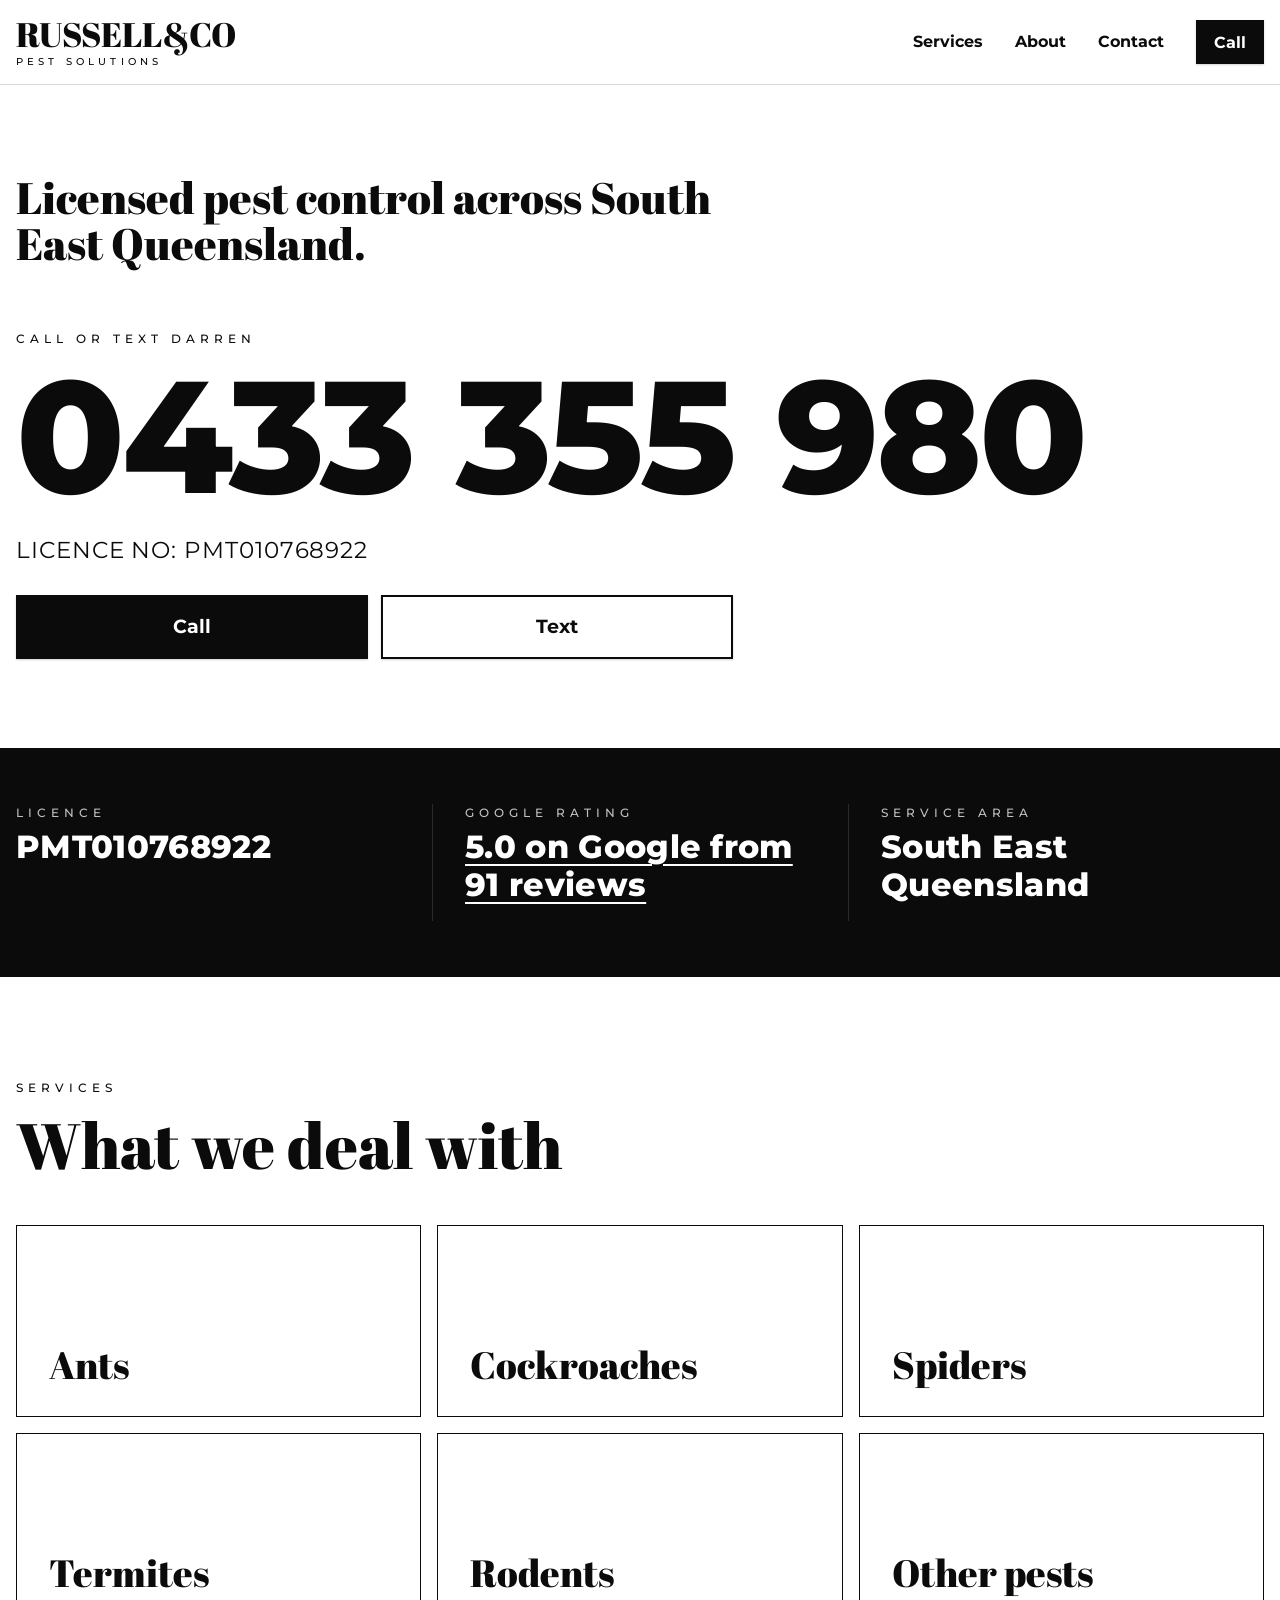
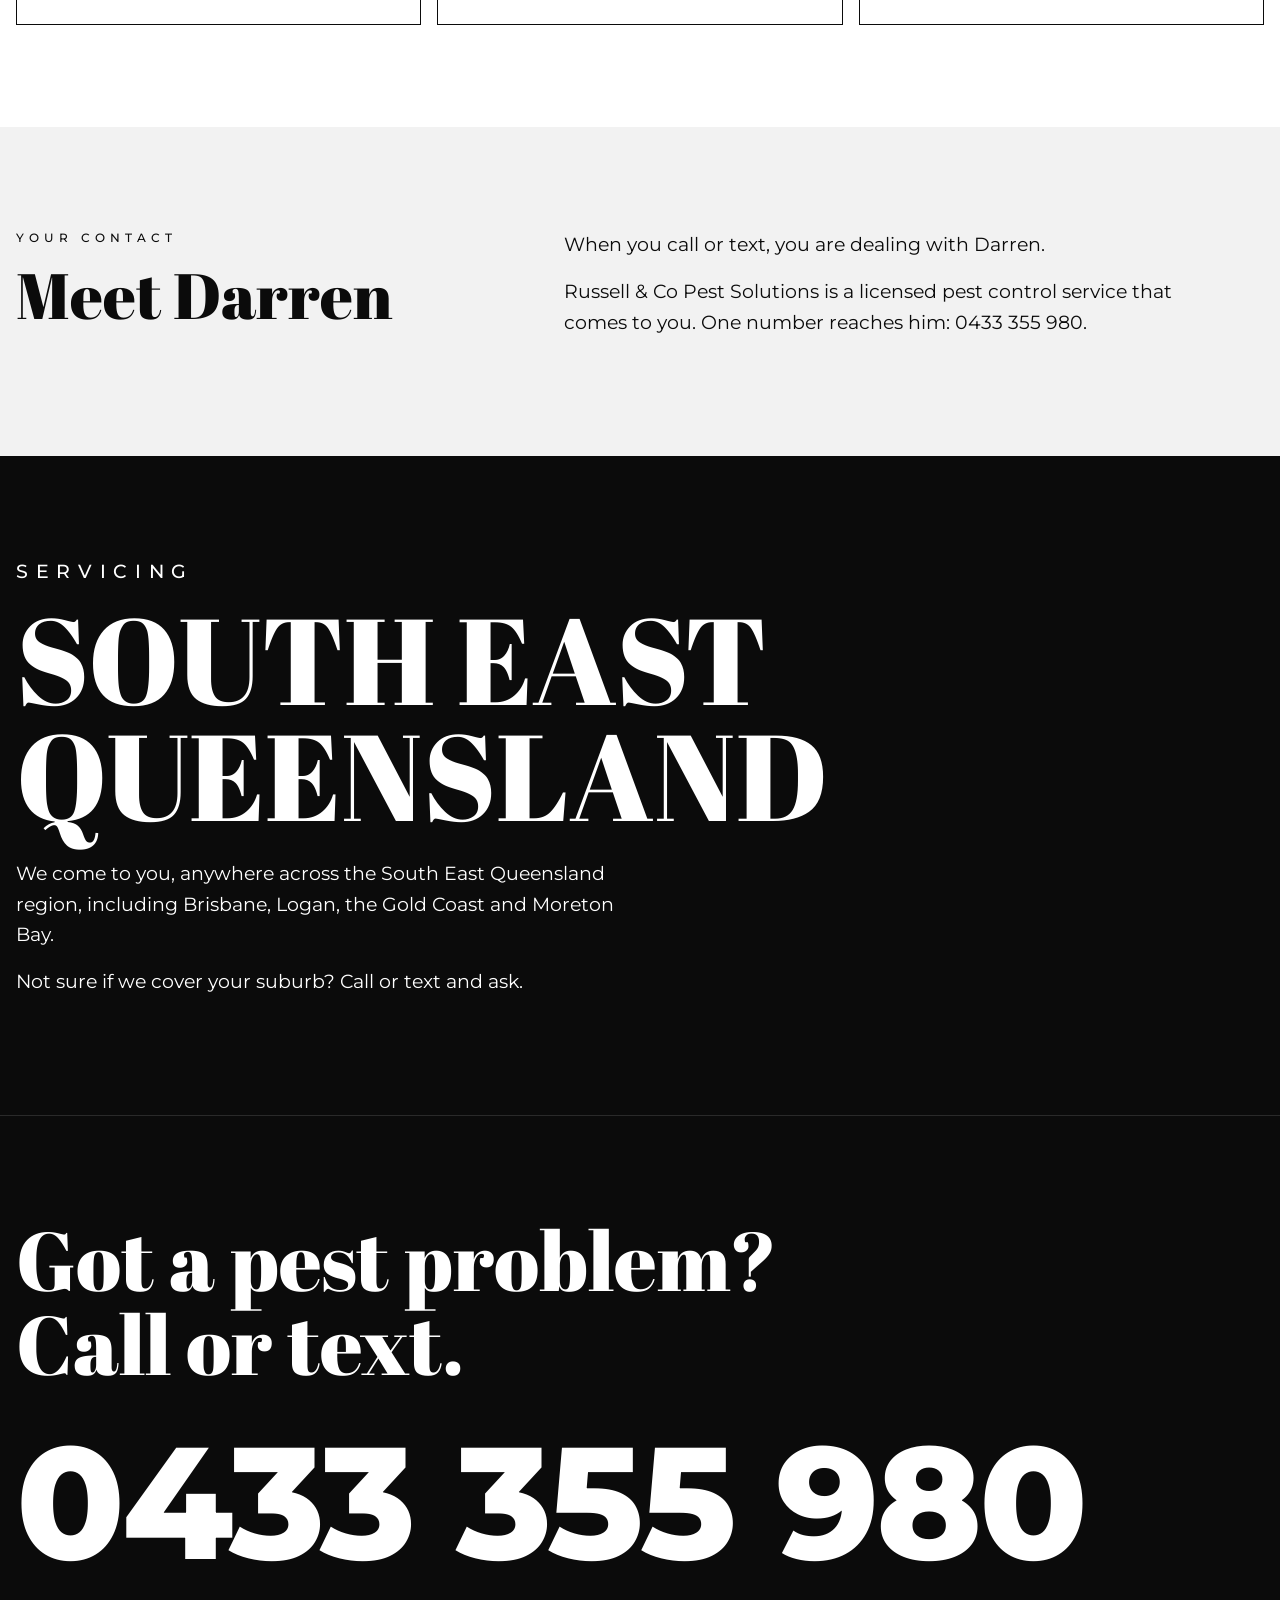
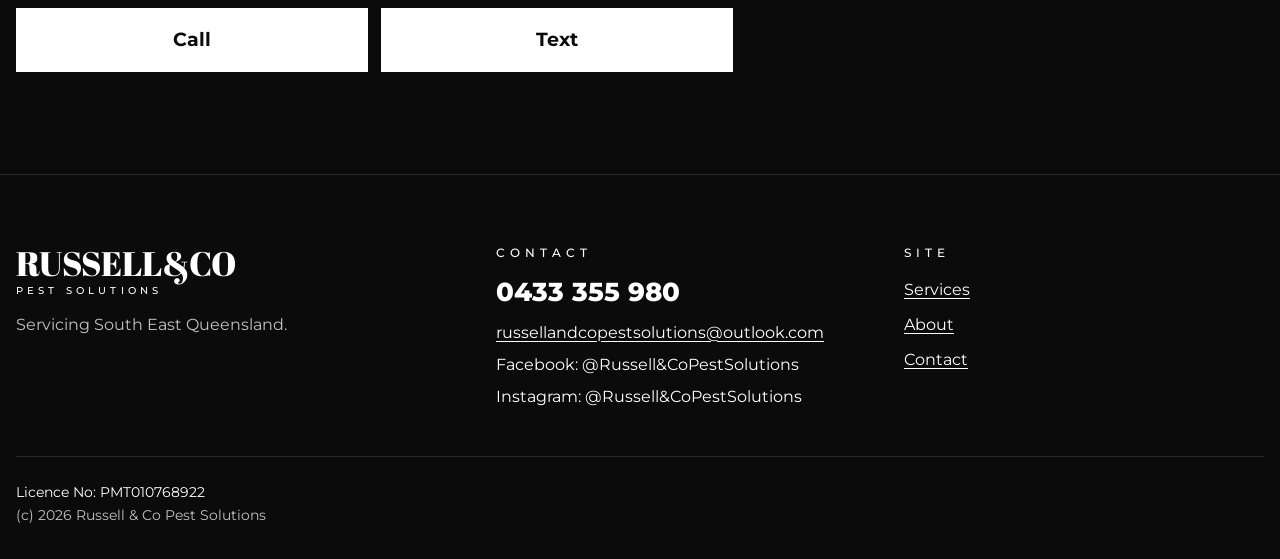
==== index.html @ 946ad340 "Build Russell & Co Pest Solutions website Four-page static site: phone number poster hero, services," ====
<!DOCTYPE html>
<html lang="en-AU">
<head>
<meta charset="utf-8">
<meta name="viewport" content="width=device-width, initial-scale=1">
<title>Licensed Pest Control | Russell &amp; Co Pest Solutions</title>
<meta name="description" content="Licensed pest control across South East Queensland. Call or text Darren on 0433 355 980. Licence No: PMT010768922.">
<meta property="og:title" content="Licensed Pest Control | Russell &amp; Co Pest Solutions">
<meta property="og:description" content="Licensed pest control across South East Queensland. Call or text Darren on 0433 355 980. Licence No: PMT010768922.">
<meta property="og:type" content="website">
<meta property="og:image" content="images/og-image.png">
<meta name="twitter:card" content="summary_large_image">
<link rel="icon" href="images/favicon.svg" type="image/svg+xml">
<link rel="icon" href="images/favicon-32.png" sizes="32x32" type="image/png">
<link rel="apple-touch-icon" href="images/apple-touch-icon.png">
<link rel="preconnect" href="https://fonts.googleapis.com">
<link rel="preconnect" href="https://fonts.gstatic.com" crossorigin>
<link href="https://fonts.googleapis.com/css2?family=Abril+Fatface&amp;family=Montserrat:wght@400;500;700;800&amp;display=swap" rel="stylesheet">
<link rel="stylesheet" href="styles.css">
<script src="main.js" defer></script>
<script type="application/ld+json">
{
  "@context": "https://schema.org",
  "@type": "PestControlService",
  "name": "Russell & Co Pest Solutions",
  "telephone": "+61433355980",
  "email": "russellandcopestsolutions@outlook.com",
  "areaServed": {
    "@type": "AdministrativeArea",
    "name": "South East Queensland"
  },
  "identifier": {
    "@type": "PropertyValue",
    "name": "Licence number",
    "value": "PMT010768922"
  }
}
</script>
</head>
<body class="has-callbar">
<a class="skip-link" href="#main">Skip to content</a>
<header class="site-header">
<div class="container header-inner">
<!-- FALLBACK WORDMARK: replace with real logo -->
<a class="brand" href="index.html" aria-label="Russell &amp; Co Pest Solutions, home">
<span class="brand-name" aria-hidden="true">RUSSELL&amp;CO</span>
<span class="brand-sub" aria-hidden="true">Pest Solutions</span>
</a>
<a class="btn header-call" href="tel:+61433355980">Call</a>
<button class="nav-toggle" type="button" aria-expanded="false" aria-controls="site-nav">Menu</button>
<nav class="site-nav" id="site-nav" aria-label="Main">
<ul>
<li><a href="services.html">Services</a></li>
<li><a href="about.html">About</a></li>
<li><a href="contact.html">Contact</a></li>
</ul>
</nav>
</div>
</header>
<main id="main">
<section class="hero" data-callbar-trigger>
<div class="container">
<h1>Licensed pest control across South East Queensland.</h1>
<p class="eyebrow">Call or text Darren</p>
<a class="poster" href="tel:+61433355980" aria-label="Call 0433 355 980">0433 355 980</a>
<p class="licence-line">LICENCE NO: PMT010768922</p>
<div class="btn-row"><a class="btn btn-lg" href="tel:+61433355980">Call</a><a class="btn btn-lg btn-ghost" href="sms:+61433355980">Text</a></div>
</div>
</section>

<section class="creds dark" aria-label="Credentials">
<div class="container">
<ul>
<li><p class="eyebrow">Licence</p><p class="creds-value">PMT010768922</p></li>
<li><p class="eyebrow">Google rating</p>
<!-- VERIFY RATING AT LAUNCH -->
<p class="creds-value"><a href="https://www.google.com/maps/search/?api=1&amp;query=Russell+%26+Co+Pest+Solutions" target="_blank" rel="noopener">5.0 on Google from 91 reviews</a></p></li>
<li><p class="eyebrow">Service area</p><p class="creds-value">South East Queensland</p></li>
</ul>
</div>
</section>

<section class="section reveal" aria-labelledby="deal-h">
<div class="container">
<div class="section-head"><p class="eyebrow">Services</p><h2 id="deal-h">What we deal with</h2></div>
<ul class="tiles">
<li><a class="tile" href="services.html#ants">Ants</a></li>
<li><a class="tile" href="services.html#cockroaches">Cockroaches</a></li>
<li><a class="tile" href="services.html#spiders">Spiders</a></li>
<li><a class="tile" href="services.html#termites">Termites</a></li>
<li><a class="tile" href="services.html#rodents">Rodents</a></li>
<li><a class="tile" href="services.html#other">Other pests</a></li>
</ul>
</div>
</section>

<section class="section bg-fog reveal" aria-labelledby="darren-h">
<div class="container split">
<div><p class="eyebrow">Your contact</p><h2 id="darren-h">Meet Darren</h2></div>
<div class="prose">
<p>When you call or text, you are dealing with Darren.</p>
<p>Russell &amp; Co Pest Solutions is a licensed pest control service that comes to you. One number reaches him: 0433 355 980.</p>
</div>
</div>
</section>

<section class="section area dark reveal" aria-labelledby="area-h">
<div class="container">
<p class="eyebrow">Servicing</p>
<h2 id="area-h">South East Queensland</h2>
<p>We come to you, anywhere across the South East Queensland region, including Brisbane, Logan, the Gold Coast and Moreton Bay.</p>
<p>Not sure if we cover your suburb? Call or text and ask.</p>
</div>
</section>

<section class="section callband dark reveal" aria-labelledby="call-h">
<div class="container">
<h2 id="call-h">Got a pest problem? Call or text.</h2>
<a class="poster" href="tel:+61433355980" aria-label="Call 0433 355 980">0433 355 980</a>
<div class="btn-row"><a class="btn btn-lg" href="tel:+61433355980">Call</a><a class="btn btn-lg" href="sms:+61433355980">Text</a></div>
</div>
</section>
</main>
<footer class="site-footer dark">
<div class="container">
<div class="footer-grid">
<div>
<!-- FALLBACK WORDMARK: replace with real logo -->
<a class="brand" href="index.html" aria-label="Russell &amp; Co Pest Solutions, home">
<span class="brand-name" aria-hidden="true">RUSSELL&amp;CO</span>
<span class="brand-sub" aria-hidden="true">Pest Solutions</span>
</a>
<p class="muted footer-tag">Servicing South East Queensland.</p>
</div>
<div>
<h2>Contact</h2>
<p><a class="footer-phone" href="tel:+61433355980">0433 355 980</a></p>
<p><a href="mailto:russellandcopestsolutions@outlook.com">russellandcopestsolutions@outlook.com</a></p>
<p>Facebook: @Russell&amp;CoPestSolutions</p>
<p>Instagram: @Russell&amp;CoPestSolutions</p>
</div>
<div>
<h2>Site</h2>
<ul class="footer-links">
<li><a href="services.html">Services</a></li>
<li><a href="about.html">About</a></li>
<li><a href="contact.html">Contact</a></li>
</ul>
</div>
</div>
<div class="footer-base">
<p>Licence No: PMT010768922</p>
<p class="muted">(c) 2026 Russell &amp; Co Pest Solutions</p>
</div>
</div>
</footer>
<div class="callbar" id="callbar">
<a class="btn" href="tel:+61433355980">Call</a>
<a class="btn" href="sms:+61433355980">Text</a>
</div>
</body>
</html>
---- styles.css ----
/* Russell & Co Pest Solutions. Monochrome, type-led, call-first. */

:root {
  --ink: #0B0B0B;
  --paper: #FFFFFF;
  --fog: #F2F2F2;
  --graphite: #2A2A2A;
  --ash: #6B6B6B;
  --rule: #D9D9D9;

  --font-display: "Abril Fatface", "Playfair Display", Georgia, serif;
  --font-body: "Montserrat", system-ui, -apple-system, "Segoe UI", Roboto, Arial, sans-serif;

  --gutter: 1rem;
  --maxw: 1400px;
  --section-y: clamp(3.5rem, 8vw, 7rem);
}

*, *::before, *::after { box-sizing: border-box; }

html {
  -webkit-text-size-adjust: 100%;
  text-size-adjust: 100%;
}

@media (prefers-reduced-motion: no-preference) {
  html { scroll-behavior: smooth; }
}

body {
  margin: 0;
  background: var(--paper);
  color: var(--ink);
  font-family: var(--font-body);
  font-size: 1rem;
  line-height: 1.6;
  overflow-x: hidden;
}

img { max-width: 100%; height: auto; }

a { color: inherit; text-underline-offset: 0.2em; }

h1, h2, h3 {
  margin: 0;
  font-family: var(--font-display);
  font-weight: 400;
  line-height: 1;
}

p { margin: 0 0 1rem; }

:focus-visible {
  outline: 3px solid var(--ink);
  outline-offset: 3px;
}

.dark :focus-visible,
.callbar :focus-visible {
  outline-color: var(--paper);
}

.skip-link {
  position: absolute;
  left: var(--gutter);
  top: -4rem;
  z-index: 100;
  padding: 0.8rem 1.2rem;
  background: var(--ink);
  color: var(--paper);
  font-weight: 700;
}
.skip-link:focus { top: var(--gutter); outline-color: var(--paper); }

.container {
  width: min(100% - 2 * var(--gutter), var(--maxw));
  margin-inline: auto;
}

.section { padding-block: var(--section-y); }
.bg-fog { background: var(--fog); }
.dark { background: var(--ink); color: var(--paper); }

.eyebrow {
  margin: 0 0 1rem;
  font-family: var(--font-body);
  font-weight: 500;
  font-size: 0.78rem;
  line-height: 1.4;
  text-transform: uppercase;
  letter-spacing: 0.4em;
}

.muted { color: var(--ash); }
.dark .muted { color: rgba(255, 255, 255, 0.75); }

h2 { font-size: clamp(2rem, 5vw, 4rem); }

.lead {
  max-width: 40rem;
  font-size: clamp(1.05rem, 1.6vw, 1.3rem);
  line-height: 1.55;
}

/* Buttons */

.btn {
  display: inline-flex;
  align-items: center;
  justify-content: center;
  min-height: 52px;
  min-width: 44px;
  padding: 0.8rem 1.6rem;
  border: 2px solid var(--ink);
  background: var(--ink);
  color: var(--paper);
  font-family: var(--font-body);
  font-weight: 700;
  font-size: 1rem;
  line-height: 1.2;
  text-decoration: none;
  box-shadow: 0 1px 2px rgba(0, 0, 0, 0.18);
  transition: background-color 0.15s, color 0.15s;
  cursor: pointer;
}
.btn:hover { background: var(--paper); color: var(--ink); }

.btn-ghost { background: var(--paper); color: var(--ink); }
.btn-ghost:hover { background: var(--ink); color: var(--paper); }

.btn-lg {
  flex: 1 1 10rem;
  max-width: 22rem;
  min-height: 64px;
  font-size: 1.2rem;
}

.dark .btn { background: var(--paper); border-color: var(--paper); color: var(--ink); box-shadow: none; }
.dark .btn:hover { background: var(--ink); color: var(--paper); }

.btn-row {
  display: flex;
  flex-wrap: wrap;
  gap: 0.8rem;
  margin-top: 1.6rem;
}

/* Header */

.site-header {
  border-bottom: 1px solid var(--rule);
  background: var(--paper);
}

.header-inner {
  display: flex;
  flex-wrap: wrap;
  align-items: center;
  gap: 0.5rem;
  padding-block: 0.9rem;
}

.brand {
  display: inline-flex;
  flex-direction: column;
  margin-right: auto;
  color: var(--ink);
  text-decoration: none;
  line-height: 1;
}
.brand-name {
  font-family: var(--font-display);
  font-size: clamp(1.3rem, 5vw, 2.1rem);
  white-space: nowrap;
}
.brand-sub {
  margin-top: 0.35rem;
  font-family: var(--font-body);
  font-weight: 500;
  font-size: 0.62rem;
  text-transform: uppercase;
  letter-spacing: 0.42em;
  white-space: nowrap;
}
.dark .brand { color: var(--paper); }

.header-call { min-height: 44px; padding: 0.5rem 1rem; }

.nav-toggle {
  display: none;
  min-height: 44px;
  min-width: 44px;
  padding: 0.5rem 0.8rem;
  border: 2px solid var(--ink);
  background: var(--paper);
  color: var(--ink);
  font-family: var(--font-body);
  font-weight: 700;
  font-size: 1rem;
  cursor: pointer;
}
.js .nav-toggle { display: inline-flex; align-items: center; }
.nav-toggle[aria-expanded="true"] { background: var(--ink); color: var(--paper); }

.site-nav { flex-basis: 100%; order: 3; }
.js .site-nav { display: none; }
.js .site-nav.is-open { display: block; }

.site-nav ul {
  display: flex;
  flex-direction: column;
  margin: 0;
  padding: 0;
  list-style: none;
}
.site-nav a {
  display: block;
  padding: 0.85rem 0;
  border-top: 1px solid var(--rule);
  font-weight: 700;
  text-decoration: none;
}
.site-nav a[aria-current="page"] { text-decoration: underline; text-decoration-thickness: 3px; text-underline-offset: 0.3em; }

@media (min-width: 768px) {
  .header-inner { flex-wrap: nowrap; gap: 2rem; padding-block: 1.1rem; }
  .header-call { order: 2; }
  .js .nav-toggle { display: none; }
  .site-nav,
  .js .site-nav { display: block; flex-basis: auto; order: 1; margin-left: auto; }
  .site-nav ul { flex-direction: row; gap: 2rem; }
  .site-nav a { padding: 0.5rem 0; border-top: 0; }
}

/* Hero: the phone number as a poster */

.hero { padding-block: clamp(2.5rem, 7vw, 6rem) clamp(3rem, 7vw, 6rem); }

.hero h1 {
  max-width: 44rem;
  font-size: clamp(1.7rem, 3.4vw, 2.8rem);
  line-height: 1.05;
}

.hero .eyebrow { margin-top: clamp(2rem, 5vw, 4rem); margin-bottom: 0.6rem; }

.poster {
  display: block;
  font-family: var(--font-body);
  font-weight: 800;
  font-size: clamp(2.2rem, 12.4vw, 10.5rem);
  line-height: 1;
  letter-spacing: -0.02em;
  white-space: nowrap;
  color: var(--ink);
  text-decoration: none;
}
.poster:hover { text-decoration: underline; text-decoration-thickness: 0.06em; text-underline-offset: 0.12em; }
.dark .poster { color: var(--paper); }

.licence-line {
  margin: 1rem 0 0;
  font-size: clamp(1rem, 1.8vw, 1.5rem);
  font-weight: 400;
  letter-spacing: 0.04em;
}

/* Credentials strip */

.creds { padding-block: clamp(2rem, 5vw, 3.5rem); }
.creds ul {
  display: grid;
  gap: 1.6rem;
  margin: 0;
  padding: 0;
  list-style: none;
}
.creds .eyebrow { margin-bottom: 0.4rem; color: rgba(255, 255, 255, 0.75); }
.creds-value {
  font-weight: 800;
  font-size: clamp(1.3rem, 2.6vw, 2rem);
  line-height: 1.2;
  letter-spacing: 0.01em;
  overflow-wrap: anywhere;
}
.creds a { color: var(--paper); text-decoration-thickness: 2px; }

@media (min-width: 768px) {
  .creds ul { grid-template-columns: repeat(3, 1fr); gap: 0; }
  .creds li { padding-inline: 2rem; border-left: 1px solid var(--graphite); }
  .creds li:first-child { padding-left: 0; border-left: 0; }
  .creds li:last-child { padding-right: 0; }
}

/* Tiles */

.section-head { margin-bottom: clamp(1.8rem, 4vw, 3rem); }

.tiles {
  display: grid;
  grid-template-columns: repeat(2, 1fr);
  gap: 0.75rem;
  margin: 0;
  padding: 0;
  list-style: none;
}
.tile {
  display: flex;
  align-items: flex-end;
  height: 100%;
  min-height: 8.5rem;
  padding: clamp(1.1rem, 3vw, 2rem);
  border: 1px solid var(--ink);
  background: var(--paper);
  color: var(--ink);
  font-family: var(--font-display);
  font-size: clamp(1.4rem, 3.4vw, 2.4rem);
  line-height: 1;
  text-decoration: none;
  transition: background-color 0.15s, color 0.15s;
}
.tile:hover { background: var(--ink); color: var(--paper); }
.tile:focus-visible:hover { outline-color: var(--ink); }

@media (min-width: 768px) {
  .tiles { grid-template-columns: repeat(3, 1fr); gap: 1rem; }
  .tile { min-height: 12rem; }
}

/* Two column text blocks */

.split { display: grid; gap: 1.2rem; }
@media (min-width: 768px) {
  .split { grid-template-columns: 1fr 1.4fr; gap: 3rem; align-items: start; }
}

.prose { max-width: 38rem; font-size: clamp(1.05rem, 1.5vw, 1.2rem); }

/* Service area block */

.area h2 {
  margin-bottom: 1.6rem;
  font-size: clamp(2.4rem, 9.5vw, 8.5rem);
  line-height: 0.95;
  text-transform: uppercase;
}
.area p { max-width: 38rem; font-size: clamp(1.05rem, 1.5vw, 1.2rem); }

/* Closing call band */

.callband { border-top: 1px solid var(--graphite); }
.callband h2 { max-width: 16ch; font-size: clamp(2.2rem, 6.5vw, 5.5rem); }
.callband .poster { margin-top: clamp(1.5rem, 3vw, 2.5rem); }

/* Page head (inner pages) */

.page-head { padding-block: clamp(2.5rem, 7vw, 5.5rem) clamp(2rem, 5vw, 3.5rem); }
.page-head h1 { margin-bottom: 1.4rem; font-size: clamp(2.6rem, 8vw, 6.5rem); line-height: 0.98; }

/* Services */

.svc { padding-block: clamp(2.8rem, 6vw, 5rem); scroll-margin-top: 1rem; }
.svc h2 { font-size: clamp(2.2rem, 5vw, 4rem); }
.svc p { max-width: 38rem; font-size: clamp(1.05rem, 1.4vw, 1.15rem); }
.svc:focus { outline: none; }

/* About */

.licence-number {
  margin: 0 0 1.5rem;
  font-weight: 800;
  font-size: clamp(1.8rem, 8.8vw, 7rem);
  line-height: 1;
  letter-spacing: 0.02em;
}
.rating-line {
  margin: 0 0 0.4rem;
  font-weight: 800;
  font-size: clamp(1.6rem, 4vw, 3rem);
  line-height: 1.1;
}

/* Contact rows */

.rows { margin: 0; padding: 0; list-style: none; border-bottom: 1px solid var(--ink); }
.row {
  display: grid;
  gap: 0.3rem;
  min-height: 44px;
  padding: clamp(1.2rem, 3vw, 2rem) var(--gutter);
  border-top: 1px solid var(--ink);
  color: var(--ink);
  text-decoration: none;
  transition: background-color 0.15s, color 0.15s;
}
.row:hover { background: var(--ink); color: var(--paper); }
.row:focus-visible:hover { outline-color: var(--ink); }
.row .eyebrow { margin: 0; }
.row-value {
  font-weight: 800;
  font-size: clamp(1.35rem, 6vw, 3.4rem);
  line-height: 1.1;
  overflow-wrap: anywhere;
}
@media (min-width: 768px) {
  .row { grid-template-columns: 12rem 1fr; align-items: center; padding-inline: 1.5rem; }
}

.socials { margin: 0; padding: 0; list-style: none; font-size: clamp(1.05rem, 1.6vw, 1.3rem); }
.socials li { padding-block: 0.4rem; overflow-wrap: anywhere; }
.socials strong { font-weight: 800; }

/* Footer */

.site-footer {
  padding-block: clamp(2.5rem, 6vw, 4.5rem) 2rem;
  border-top: 1px solid var(--graphite);
}
.footer-grid { display: grid; gap: 2rem; }
.footer-grid h2 {
  margin-bottom: 0.8rem;
  font-family: var(--font-body);
  font-size: 0.78rem;
  font-weight: 500;
  text-transform: uppercase;
  letter-spacing: 0.4em;
}
.footer-grid p { margin-bottom: 0.4rem; }
.footer-grid a { overflow-wrap: anywhere; }
.footer-phone { font-weight: 800; font-size: 1.6rem; text-decoration: none; }
.footer-phone:hover { text-decoration: underline; }
.footer-links { margin: 0; padding: 0; list-style: none; }
.footer-links a { display: inline-block; padding-block: 0.3rem; }
.footer-base {
  margin-top: 2.5rem;
  padding-top: 1.5rem;
  border-top: 1px solid var(--graphite);
  font-size: 0.9rem;
}
.footer-base p { margin: 0; }

@media (min-width: 768px) {
  .footer-grid { grid-template-columns: 1.2fr 1fr 1fr; gap: 3rem; }
}

/* Sticky mobile call bar */

.callbar { display: none; }

@media (max-width: 767.98px) {
  .callbar {
    position: fixed;
    left: 0;
    right: 0;
    bottom: 0;
    z-index: 50;
    display: flex;
    gap: 0.6rem;
    padding: 0.6rem var(--gutter) calc(0.6rem + env(safe-area-inset-bottom));
    background: var(--ink);
    border-top: 1px solid var(--graphite);
    transform: translateY(100%);
    visibility: hidden;
    transition: transform 0.2s, visibility 0.2s;
  }
  .callbar.is-visible { transform: none; visibility: visible; }
  .callbar .btn {
    flex: 1 1 0;
    min-height: 52px;
    background: var(--paper);
    border-color: var(--paper);
    color: var(--ink);
    box-shadow: none;
  }
  .callbar .btn + .btn { background: var(--ink); color: var(--paper); }
  .has-callbar .site-footer { padding-bottom: calc(6rem + env(safe-area-inset-bottom)); }
}

/* Scroll reveal. Hidden state only exists when JS adds the class. */

.reveal-ready .reveal {
  opacity: 0;
  transform: translateY(16px);
  transition: opacity 0.5s ease, transform 0.5s ease;
}
.reveal-ready .reveal.is-in { opacity: 1; transform: none; }

@media (prefers-reduced-motion: reduce) {
  *, *::before, *::after {
    animation: none !important;
    transition: none !important;
    scroll-behavior: auto !important;
  }
}

/* Utilities */

.visually-hidden {
  position: absolute;
  width: 1px;
  height: 1px;
  margin: -1px;
  padding: 0;
  overflow: hidden;
  clip: rect(0, 0, 0, 0);
  white-space: nowrap;
  border: 0;
}
.footer-tag { margin-top: 1rem; }
.rows-section { padding-bottom: clamp(3rem, 7vw, 6rem); }
.dark .prose { color: var(--paper); }
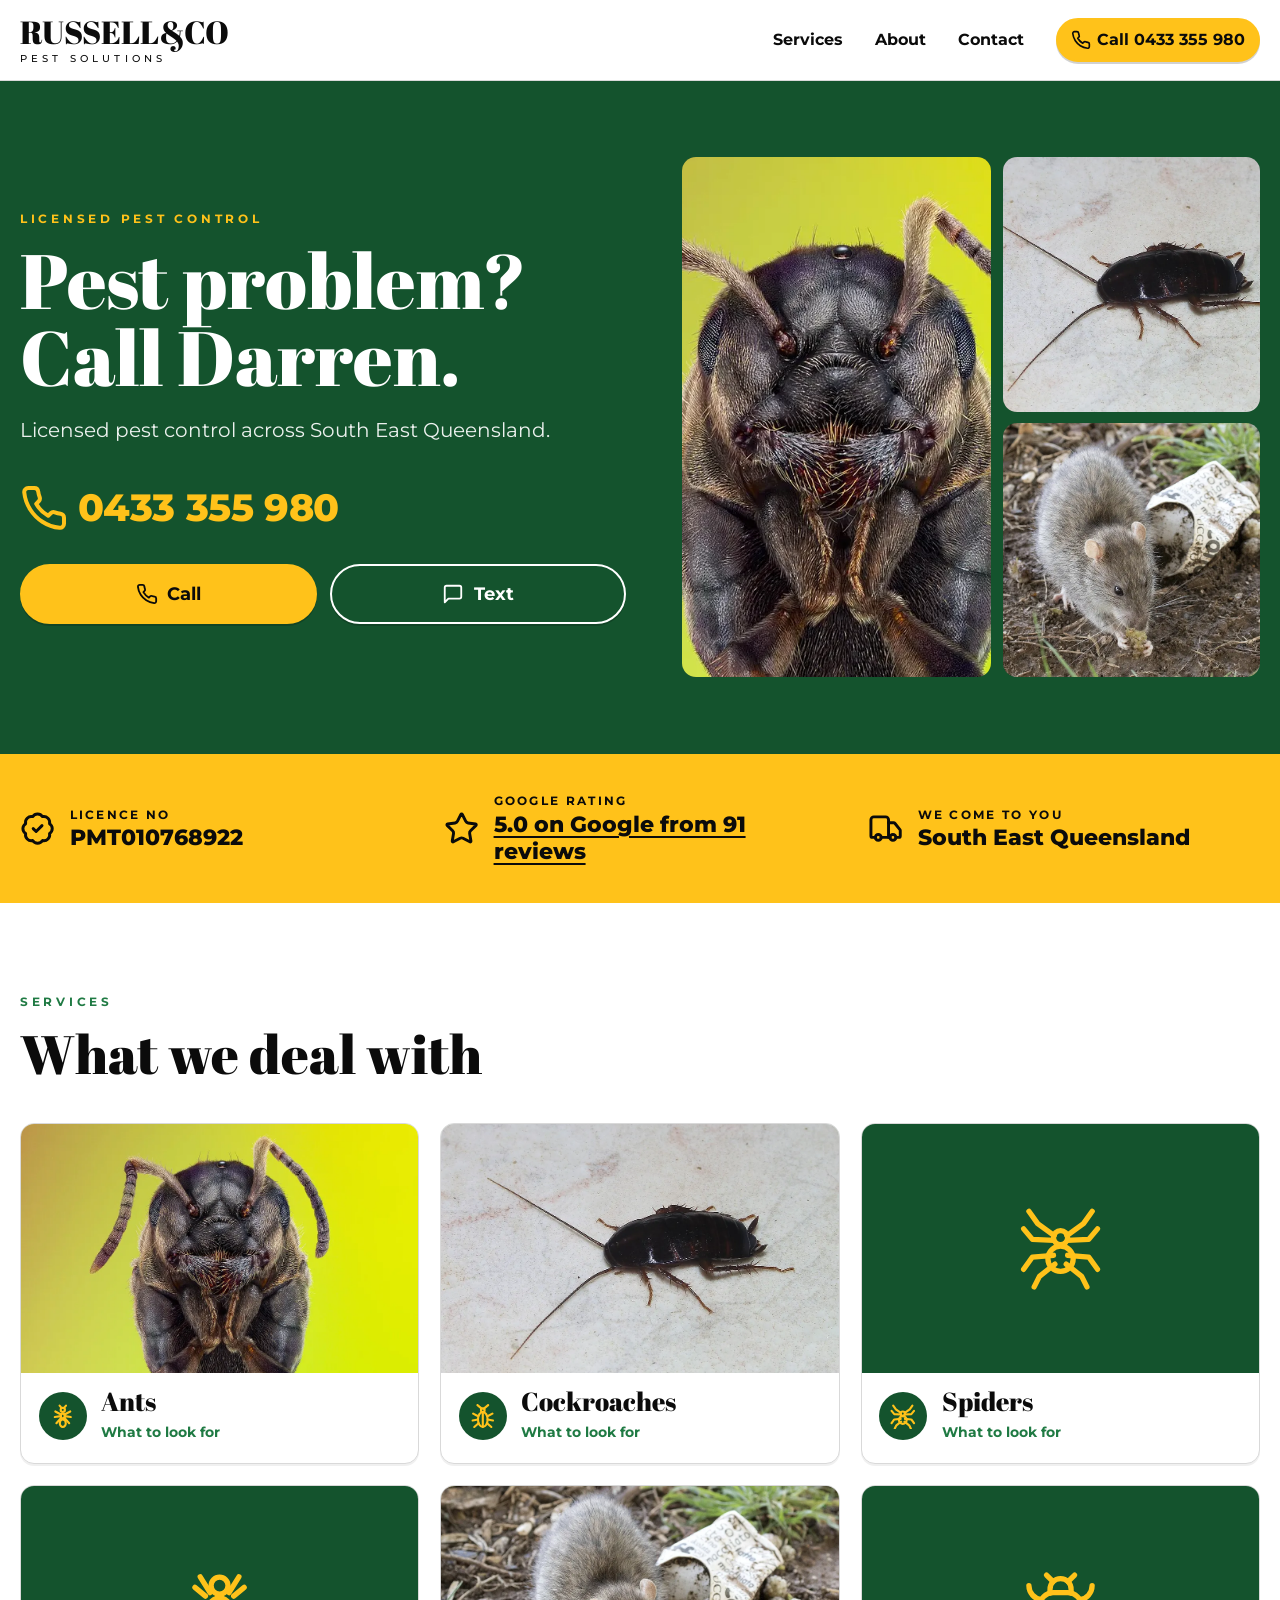
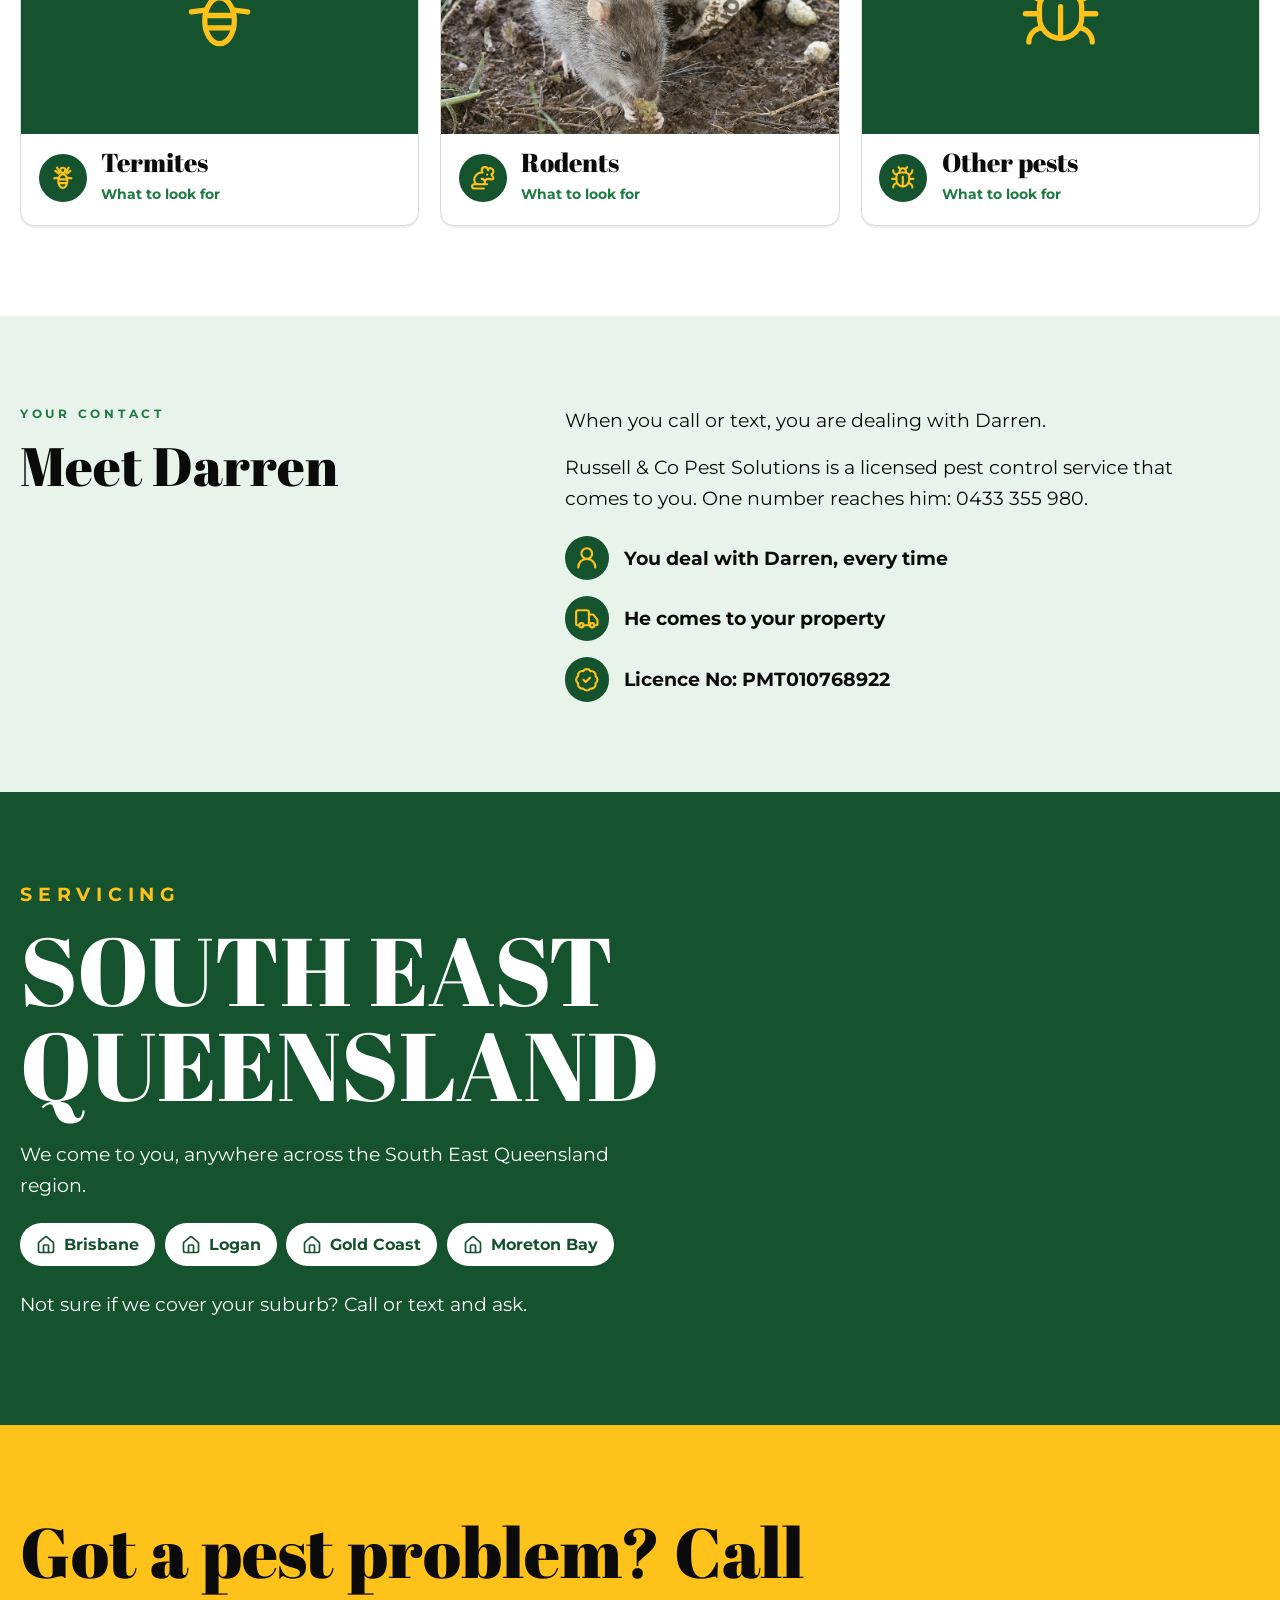
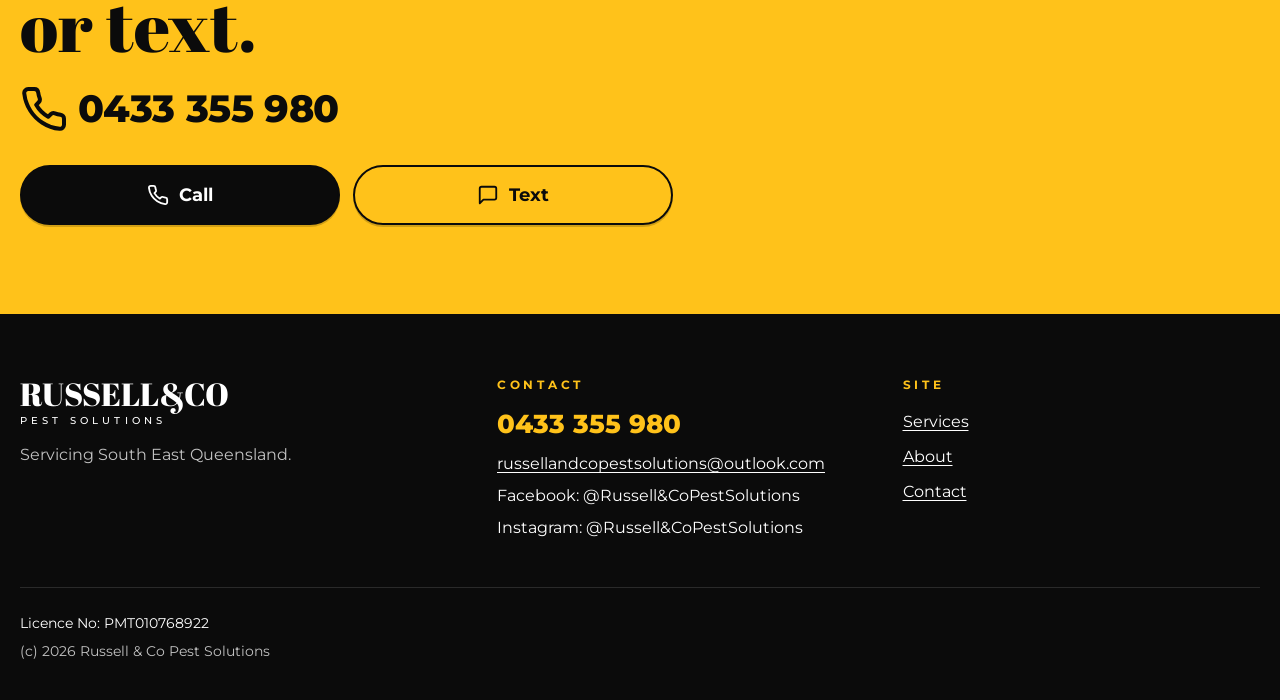
==== commit 95112e7d: "Redesign: green and amber palette, pest photos, icons, normal-size phone number Photos from Wikimedi" ====
--- a/index.html
+++ b/index.html
@@ -5,6 +5,7 @@
 <meta name="viewport" content="width=device-width, initial-scale=1">
 <title>Licensed Pest Control | Russell &amp; Co Pest Solutions</title>
 <meta name="description" content="Licensed pest control across South East Queensland. Call or text Darren on 0433 355 980. Licence No: PMT010768922.">
+<meta name="theme-color" content="#14532D">
 <meta property="og:title" content="Licensed Pest Control | Russell &amp; Co Pest Solutions">
 <meta property="og:description" content="Licensed pest control across South East Queensland. Call or text Darren on 0433 355 980. Licence No: PMT010768922.">
 <meta property="og:type" content="website">
@@ -38,6 +39,25 @@
 </script>
 </head>
 <body class="has-callbar">
+<svg class="visually-hidden" xmlns="http://www.w3.org/2000/svg" aria-hidden="true" focusable="false" width="0" height="0">
+<symbol id="i-phone" viewBox="0 0 24 24"><path d="M22 16.92v3a2 2 0 0 1-2.18 2 19.79 19.79 0 0 1-8.63-3.07 19.5 19.5 0 0 1-6-6 19.79 19.79 0 0 1-3.07-8.67A2 2 0 0 1 4.11 2h3a2 2 0 0 1 2 1.72 12.84 12.84 0 0 0 .7 2.81 2 2 0 0 1-.45 2.11L8.09 9.91a16 16 0 0 0 6 6l1.27-1.27a2 2 0 0 1 2.11-.45 12.84 12.84 0 0 0 2.81.7A2 2 0 0 1 22 16.92z" /></symbol>
+<symbol id="i-message-square" viewBox="0 0 24 24"><path d="M21 15a2 2 0 0 1-2 2H7l-4 4V5a2 2 0 0 1 2-2h14a2 2 0 0 1 2 2z" /></symbol>
+<symbol id="i-mail" viewBox="0 0 24 24"><rect width="20" height="16" x="2" y="4" rx="2" /> <path d="m22 7-8.97 5.7a1.94 1.94 0 0 1-2.06 0L2 7" /></symbol>
+<symbol id="i-star" viewBox="0 0 24 24"><path d="M11.525 2.295a.53.53 0 0 1 .95 0l2.31 4.679a2.123 2.123 0 0 0 1.595 1.16l5.166.756a.53.53 0 0 1 .294.904l-3.736 3.638a2.123 2.123 0 0 0-.611 1.878l.882 5.14a.53.53 0 0 1-.771.56l-4.618-2.428a2.122 2.122 0 0 0-1.973 0L6.396 21.01a.53.53 0 0 1-.77-.56l.881-5.139a2.122 2.122 0 0 0-.611-1.879L2.16 9.795a.53.53 0 0 1 .294-.906l5.165-.755a2.122 2.122 0 0 0 1.597-1.16z" /></symbol>
+<symbol id="i-badge-check" viewBox="0 0 24 24"><path d="M3.85 8.62a4 4 0 0 1 4.78-4.77 4 4 0 0 1 6.74 0 4 4 0 0 1 4.78 4.78 4 4 0 0 1 0 6.74 4 4 0 0 1-4.77 4.78 4 4 0 0 1-6.75 0 4 4 0 0 1-4.78-4.77 4 4 0 0 1 0-6.76Z" /> <path d="m9 12 2 2 4-4" /></symbol>
+<symbol id="i-house" viewBox="0 0 24 24"><path d="M15 21v-8a1 1 0 0 0-1-1h-4a1 1 0 0 0-1 1v8" /> <path d="M3 10a2 2 0 0 1 .709-1.528l7-5.999a2 2 0 0 1 2.582 0l7 5.999A2 2 0 0 1 21 10v9a2 2 0 0 1-2 2H5a2 2 0 0 1-2-2z" /></symbol>
+<symbol id="i-truck" viewBox="0 0 24 24"><path d="M14 18V6a2 2 0 0 0-2-2H4a2 2 0 0 0-2 2v11a1 1 0 0 0 1 1h2" /> <path d="M15 18H9" /> <path d="M19 18h2a1 1 0 0 0 1-1v-3.65a1 1 0 0 0-.22-.624l-3.48-4.35A1 1 0 0 0 17.52 8H14" /> <circle cx="17" cy="18" r="2" /> <circle cx="7" cy="18" r="2" /></symbol>
+<symbol id="i-user-round" viewBox="0 0 24 24"><circle cx="12" cy="8" r="5" /> <path d="M20 21a8 8 0 0 0-16 0" /></symbol>
+<symbol id="i-search" viewBox="0 0 24 24"><circle cx="11" cy="11" r="8" /> <path d="m21 21-4.3-4.3" /></symbol>
+<symbol id="i-rat" viewBox="0 0 24 24"><path d="M17 5c0-1.7-1.3-3-3-3s-3 1.3-3 3c0 .8.3 1.5.8 2H11c-3.9 0-7 3.1-7 7c0 2.2 1.8 4 4 4" /> <path d="M16.8 3.9c.3-.3.6-.5 1-.7 1.5-.6 3.3.1 3.9 1.6.6 1.5-.1 3.3-1.6 3.9l1.6 2.8c.2.3.2.7.2 1-.2.8-.9 1.2-1.7 1.1 0 0-1.6-.3-2.7-.6H17c-1.7 0-3 1.3-3 3" /> <path d="M13.2 18a3 3 0 0 0-2.2-5" /> <path d="M13 22H4a2 2 0 0 1 0-4h12" /> <path d="M16 9h.01" /></symbol>
+<symbol id="i-bug" viewBox="0 0 24 24"><path d="m8 2 1.88 1.88" /> <path d="M14.12 3.88 16 2" /> <path d="M9 7.13v-1a3.003 3.003 0 1 1 6 0v1" /> <path d="M12 20c-3.3 0-6-2.7-6-6v-3a4 4 0 0 1 4-4h4a4 4 0 0 1 4 4v3c0 3.3-2.7 6-6 6" /> <path d="M12 20v-9" /> <path d="M6.53 9C4.6 8.8 3 7.1 3 5" /> <path d="M6 13H2" /> <path d="M3 21c0-2.1 1.7-3.9 3.8-4" /> <path d="M20.97 5c0 2.1-1.6 3.8-3.5 4" /> <path d="M22 13h-4" /> <path d="M17.2 17c2.1.1 3.8 1.9 3.8 4" /></symbol>
+<symbol id="i-spray-can" viewBox="0 0 24 24"><path d="M3 3h.01" /> <path d="M7 5h.01" /> <path d="M11 7h.01" /> <path d="M3 7h.01" /> <path d="M7 9h.01" /> <path d="M3 11h.01" /> <rect width="4" height="4" x="15" y="5" /> <path d="m19 9 2 2v10c0 .6-.4 1-1 1h-6c-.6 0-1-.4-1-1V11l2-2" /> <path d="m13 14 8-2" /> <path d="m13 19 8-2" /></symbol>
+<symbol id="i-check" viewBox="0 0 24 24"><path d="M20 6 9 17l-5-5" /></symbol>
+<symbol id="i-ant" viewBox="0 0 24 24"><circle cx="12" cy="5.5" r="2"/><ellipse cx="12" cy="11.2" rx="1.8" ry="2.2"/><ellipse cx="12" cy="18" rx="2.8" ry="3.6"/><path d="M10.3 9.8 5 7M10.2 11.4 4.5 12.2M10.4 13 6 18M13.7 9.8 19 7M13.8 11.4 19.5 12.2M13.6 13 18 18M11 3.9 9 1.5M13 3.9 15 1.5"/></symbol>
+<symbol id="i-spider" viewBox="0 0 24 24"><circle cx="12" cy="9" r="2"/><circle cx="12" cy="15" r="3.6"/><path d="M10.2 8.4 5.5 5 3 1.5M10.1 9.8 4 9.5 1.5 6.5M10 14 4 14.5 1.5 18M10.4 16.5 6 20 4.5 23M13.8 8.4 18.5 5 21 1.5M13.9 9.8 20 9.5 22.5 6.5M14 14 20 14.5 22.5 18M13.6 16.5 18 20 19.5 23"/></symbol>
+<symbol id="i-cockroach" viewBox="0 0 24 24"><ellipse cx="12" cy="14.5" rx="4.5" ry="7"/><circle cx="12" cy="5.8" r="1.7"/><path d="M12 8.5V21.5M7.6 11.5 3 9M7.5 14.5 2.5 15.5M8 18 4 21.5M16.4 11.5 21 9M16.5 14.5 21.5 15.5M16 18 20 21.5M11 4.3 7 1M13 4.3 17 1"/></symbol>
+<symbol id="i-termite" viewBox="0 0 24 24"><circle cx="12" cy="5" r="2.4"/><ellipse cx="12" cy="15" rx="4.2" ry="6.5"/><path d="M8 13.5H16M8.2 17H15.8M8 8 5 5.5M16 8 19 5.5M9.3 7 6.5 2.5M14.7 7 17.5 2.5M7.9 12 4 12.5M16.1 12 20 12.5"/></symbol>
+</svg>
 <a class="skip-link" href="#main">Skip to content</a>
 <header class="site-header">
 <div class="container header-inner">
@@ -46,7 +66,7 @@
 <span class="brand-name" aria-hidden="true">RUSSELL&amp;CO</span>
 <span class="brand-sub" aria-hidden="true">Pest Solutions</span>
 </a>
-<a class="btn header-call" href="tel:+61433355980">Call</a>
+<a class="btn btn-amber header-call" href="tel:+61433355980"><svg class="icon" aria-hidden="true" focusable="false"><use href="#i-phone"/></svg><span>Call <span class="num">0433 355 980</span></span></a>
 <button class="nav-toggle" type="button" aria-expanded="false" aria-controls="site-nav">Menu</button>
 <nav class="site-nav" id="site-nav" aria-label="Main">
 <ul>
@@ -58,24 +78,27 @@
 </div>
 </header>
 <main id="main">
-<section class="hero" data-callbar-trigger>
-<div class="container">
-<h1>Licensed pest control across South East Queensland.</h1>
-<p class="eyebrow">Call or text Darren</p>
-<a class="poster" href="tel:+61433355980" aria-label="Call 0433 355 980">0433 355 980</a>
-<p class="licence-line">LICENCE NO: PMT010768922</p>
-<div class="btn-row"><a class="btn btn-lg" href="tel:+61433355980">Call</a><a class="btn btn-lg btn-ghost" href="sms:+61433355980">Text</a></div>
-</div>
-</section>
-
-<section class="creds dark" aria-label="Credentials">
+<section class="hero dark" data-callbar-trigger>
+<div class="container hero-grid">
+<div>
+<p class="eyebrow">Licensed pest control</p>
+<h1>Pest problem? Call Darren.</h1>
+<p class="lead">Licensed pest control across South East Queensland.</p>
+<a class="hero-phone" href="tel:+61433355980" aria-label="Call 0433 355 980"><svg class="icon" aria-hidden="true" focusable="false"><use href="#i-phone"/></svg>0433 355 980</a>
+<div class="btn-row"><a class="btn btn-amber btn-lg" href="tel:+61433355980"><svg class="icon" aria-hidden="true" focusable="false"><use href="#i-phone"/></svg>Call</a><a class="btn btn-ghost btn-lg" href="sms:+61433355980"><svg class="icon" aria-hidden="true" focusable="false"><use href="#i-message-square"/></svg>Text</a></div>
+</div>
+<div class="hero-media"><figure><picture><source srcset="images/pest-ants.webp" type="image/webp"><img src="images/pest-ants.jpg" alt="Close-up photo of an ant, front on" width="1000" height="664"></picture></figure><figure><picture><source srcset="images/pest-cockroaches.webp" type="image/webp"><img src="images/pest-cockroaches.jpg" alt="Close-up photo of a cockroach on a surface" width="1000" height="667"></picture></figure><figure><picture><source srcset="images/pest-rodents.webp" type="image/webp"><img src="images/pest-rodents.jpg" alt="Photo of a brown rat" width="1000" height="717"></picture></figure></div>
+</div>
+</section>
+
+<section class="trust" aria-label="Credentials">
 <div class="container">
 <ul>
-<li><p class="eyebrow">Licence</p><p class="creds-value">PMT010768922</p></li>
-<li><p class="eyebrow">Google rating</p>
+<li><svg class="icon" aria-hidden="true" focusable="false"><use href="#i-badge-check"/></svg><span><span class="trust-label">Licence No</span><span class="trust-value">PMT010768922</span></span></li>
+<li><svg class="icon" aria-hidden="true" focusable="false"><use href="#i-star"/></svg><span><span class="trust-label">Google rating</span>
 <!-- VERIFY RATING AT LAUNCH -->
-<p class="creds-value"><a href="https://www.google.com/maps/search/?api=1&amp;query=Russell+%26+Co+Pest+Solutions" target="_blank" rel="noopener">5.0 on Google from 91 reviews</a></p></li>
-<li><p class="eyebrow">Service area</p><p class="creds-value">South East Queensland</p></li>
+<span class="trust-value"><a href="https://www.google.com/maps/search/?api=1&amp;query=Russell+%26+Co+Pest+Solutions" target="_blank" rel="noopener">5.0 on Google from 91 reviews</a></span></span></li>
+<li><svg class="icon" aria-hidden="true" focusable="false"><use href="#i-truck"/></svg><span><span class="trust-label">We come to you</span><span class="trust-value">South East Queensland</span></span></li>
 </ul>
 </div>
 </section>
@@ -83,23 +106,42 @@
 <section class="section reveal" aria-labelledby="deal-h">
 <div class="container">
 <div class="section-head"><p class="eyebrow">Services</p><h2 id="deal-h">What we deal with</h2></div>
-<ul class="tiles">
-<li><a class="tile" href="services.html#ants">Ants</a></li>
-<li><a class="tile" href="services.html#cockroaches">Cockroaches</a></li>
-<li><a class="tile" href="services.html#spiders">Spiders</a></li>
-<li><a class="tile" href="services.html#termites">Termites</a></li>
-<li><a class="tile" href="services.html#rodents">Rodents</a></li>
-<li><a class="tile" href="services.html#other">Other pests</a></li>
-</ul>
-</div>
-</section>
-
-<section class="section bg-fog reveal" aria-labelledby="darren-h">
+<ul class="cards">
+<li><a class="card" href="services.html#ants">
+<div class="card-img"><picture><source srcset="images/pest-ants.webp" type="image/webp"><img src="images/pest-ants.jpg" alt="Close-up photo of an ant, front on" width="1000" height="664" loading="lazy"></picture></div>
+<span class="card-body"><span class="card-icon"><svg class="icon" aria-hidden="true" focusable="false"><use href="#i-ant"/></svg></span><span><span class="card-name">Ants</span><span class="card-more">What to look for</span></span></span>
+</a></li>
+<li><a class="card" href="services.html#cockroaches">
+<div class="card-img"><picture><source srcset="images/pest-cockroaches.webp" type="image/webp"><img src="images/pest-cockroaches.jpg" alt="Close-up photo of a cockroach on a surface" width="1000" height="667" loading="lazy"></picture></div>
+<span class="card-body"><span class="card-icon"><svg class="icon" aria-hidden="true" focusable="false"><use href="#i-cockroach"/></svg></span><span><span class="card-name">Cockroaches</span><span class="card-more">What to look for</span></span></span>
+</a></li>
+<li><a class="card" href="services.html#spiders">
+<div class="card-img card-img--icon"><svg class="icon" aria-hidden="true" focusable="false"><use href="#i-spider"/></svg></div>
+<span class="card-body"><span class="card-icon"><svg class="icon" aria-hidden="true" focusable="false"><use href="#i-spider"/></svg></span><span><span class="card-name">Spiders</span><span class="card-more">What to look for</span></span></span>
+</a></li>
+<li><a class="card" href="services.html#termites">
+<div class="card-img card-img--icon"><svg class="icon" aria-hidden="true" focusable="false"><use href="#i-termite"/></svg></div>
+<span class="card-body"><span class="card-icon"><svg class="icon" aria-hidden="true" focusable="false"><use href="#i-termite"/></svg></span><span><span class="card-name">Termites</span><span class="card-more">What to look for</span></span></span>
+</a></li>
+<li><a class="card" href="services.html#rodents">
+<div class="card-img"><picture><source srcset="images/pest-rodents.webp" type="image/webp"><img src="images/pest-rodents.jpg" alt="Photo of a brown rat" width="1000" height="717" loading="lazy"></picture></div>
+<span class="card-body"><span class="card-icon"><svg class="icon" aria-hidden="true" focusable="false"><use href="#i-rat"/></svg></span><span><span class="card-name">Rodents</span><span class="card-more">What to look for</span></span></span>
+</a></li>
+<li><a class="card" href="services.html#other">
+<div class="card-img card-img--icon"><svg class="icon" aria-hidden="true" focusable="false"><use href="#i-bug"/></svg></div>
+<span class="card-body"><span class="card-icon"><svg class="icon" aria-hidden="true" focusable="false"><use href="#i-bug"/></svg></span><span><span class="card-name">Other pests</span><span class="card-more">What to look for</span></span></span>
+</a></li>
+</ul>
+</div>
+</section>
+
+<section class="section bg-mint reveal" aria-labelledby="darren-h">
 <div class="container split">
 <div><p class="eyebrow">Your contact</p><h2 id="darren-h">Meet Darren</h2></div>
 <div class="prose">
 <p>When you call or text, you are dealing with Darren.</p>
 <p>Russell &amp; Co Pest Solutions is a licensed pest control service that comes to you. One number reaches him: 0433 355 980.</p>
+<ul class="points"><li><span class="card-icon"><svg class="icon" aria-hidden="true" focusable="false"><use href="#i-user-round"/></svg></span>You deal with Darren, every time</li><li><span class="card-icon"><svg class="icon" aria-hidden="true" focusable="false"><use href="#i-truck"/></svg></span>He comes to your property</li><li><span class="card-icon"><svg class="icon" aria-hidden="true" focusable="false"><use href="#i-badge-check"/></svg></span>Licence No: PMT010768922</li></ul>
 </div>
 </div>
 </section>
@@ -108,25 +150,28 @@
 <div class="container">
 <p class="eyebrow">Servicing</p>
 <h2 id="area-h">South East Queensland</h2>
-<p>We come to you, anywhere across the South East Queensland region, including Brisbane, Logan, the Gold Coast and Moreton Bay.</p>
+<p>We come to you, anywhere across the South East Queensland region.</p>
+<ul class="chips" aria-label="Regions">
+<li><svg class="icon" aria-hidden="true" focusable="false"><use href="#i-house"/></svg>Brisbane</li><li><svg class="icon" aria-hidden="true" focusable="false"><use href="#i-house"/></svg>Logan</li><li><svg class="icon" aria-hidden="true" focusable="false"><use href="#i-house"/></svg>Gold Coast</li><li><svg class="icon" aria-hidden="true" focusable="false"><use href="#i-house"/></svg>Moreton Bay</li>
+</ul>
 <p>Not sure if we cover your suburb? Call or text and ask.</p>
 </div>
 </section>
 
-<section class="section callband dark reveal" aria-labelledby="call-h">
+<section class="section callband bg-amber reveal" aria-labelledby="call-h">
 <div class="container">
 <h2 id="call-h">Got a pest problem? Call or text.</h2>
-<a class="poster" href="tel:+61433355980" aria-label="Call 0433 355 980">0433 355 980</a>
-<div class="btn-row"><a class="btn btn-lg" href="tel:+61433355980">Call</a><a class="btn btn-lg" href="sms:+61433355980">Text</a></div>
+<a class="hero-phone" href="tel:+61433355980" aria-label="Call 0433 355 980"><svg class="icon" aria-hidden="true" focusable="false"><use href="#i-phone"/></svg>0433 355 980</a>
+<div class="btn-row"><a class="btn btn-amber btn-lg" href="tel:+61433355980"><svg class="icon" aria-hidden="true" focusable="false"><use href="#i-phone"/></svg>Call</a><a class="btn btn-ghost btn-lg" href="sms:+61433355980"><svg class="icon" aria-hidden="true" focusable="false"><use href="#i-message-square"/></svg>Text</a></div>
 </div>
 </section>
 </main>
-<footer class="site-footer dark">
+<footer class="site-footer">
 <div class="container">
 <div class="footer-grid">
 <div>
 <!-- FALLBACK WORDMARK: replace with real logo -->
-<a class="brand" href="index.html" aria-label="Russell &amp; Co Pest Solutions, home">
+<a class="brand on-dark" href="index.html" aria-label="Russell &amp; Co Pest Solutions, home">
 <span class="brand-name" aria-hidden="true">RUSSELL&amp;CO</span>
 <span class="brand-sub" aria-hidden="true">Pest Solutions</span>
 </a>
@@ -155,8 +200,8 @@
 </div>
 </footer>
 <div class="callbar" id="callbar">
-<a class="btn" href="tel:+61433355980">Call</a>
-<a class="btn" href="sms:+61433355980">Text</a>
+<a class="btn" href="tel:+61433355980"><svg class="icon" aria-hidden="true" focusable="false"><use href="#i-phone"/></svg>Call</a>
+<a class="btn" href="sms:+61433355980"><svg class="icon" aria-hidden="true" focusable="false"><use href="#i-message-square"/></svg>Text</a>
 </div>
 </body>
 </html>
--- a/styles.css
+++ b/styles.css
@@ -1,19 +1,27 @@
-/* Russell & Co Pest Solutions. Monochrome, type-led, call-first. */
+/* Russell & Co Pest Solutions. Green and amber, photo-led, call-first. */
 
 :root {
   --ink: #0B0B0B;
   --paper: #FFFFFF;
   --fog: #F2F2F2;
   --graphite: #2A2A2A;
-  --ash: #6B6B6B;
+  --ash: #5C5C5C;
   --rule: #D9D9D9;
+
+  --green: #14532D;
+  --green-deep: #0C3A1F;
+  --green-mid: #1F7A43;
+  --mint: #E8F3EB;
+  --amber: #FFC21A;
+  --amber-deep: #F2B000;
 
   --font-display: "Abril Fatface", "Playfair Display", Georgia, serif;
   --font-body: "Montserrat", system-ui, -apple-system, "Segoe UI", Roboto, Arial, sans-serif;
 
   --gutter: 1rem;
-  --maxw: 1400px;
-  --section-y: clamp(3.5rem, 8vw, 7rem);
+  --maxw: 1240px;
+  --radius: 14px;
+  --section-y: clamp(3rem, 7vw, 6rem);
 }
 
 *, *::before, *::after { box-sizing: border-box; }
@@ -37,7 +45,7 @@
   overflow-x: hidden;
 }
 
-img { max-width: 100%; height: auto; }
+img { display: block; max-width: 100%; height: auto; }
 
 a { color: inherit; text-underline-offset: 0.2em; }
 
@@ -45,7 +53,7 @@
   margin: 0;
   font-family: var(--font-display);
   font-weight: 400;
-  line-height: 1;
+  line-height: 1.05;
 }
 
 p { margin: 0 0 1rem; }
@@ -57,7 +65,7 @@
 
 .dark :focus-visible,
 .callbar :focus-visible {
-  outline-color: var(--paper);
+  outline-color: var(--amber);
 }
 
 .skip-link {
@@ -70,7 +78,7 @@
   color: var(--paper);
   font-weight: 700;
 }
-.skip-link:focus { top: var(--gutter); outline-color: var(--paper); }
+.skip-link:focus { top: var(--gutter); outline-color: var(--amber); }
 
 .container {
   width: min(100% - 2 * var(--gutter), var(--maxw));
@@ -79,26 +87,42 @@
 
 .section { padding-block: var(--section-y); }
 .bg-fog { background: var(--fog); }
-.dark { background: var(--ink); color: var(--paper); }
+.bg-mint { background: var(--mint); }
+.dark { background: var(--green); color: var(--paper); }
+.bg-amber { background: var(--amber); color: var(--ink); }
+
+.icon {
+  width: 1.25em;
+  height: 1.25em;
+  flex: none;
+  fill: none;
+  stroke: currentColor;
+  stroke-width: 2;
+  stroke-linecap: round;
+  stroke-linejoin: round;
+}
 
 .eyebrow {
-  margin: 0 0 1rem;
+  margin: 0 0 0.9rem;
   font-family: var(--font-body);
-  font-weight: 500;
+  font-weight: 700;
   font-size: 0.78rem;
   line-height: 1.4;
   text-transform: uppercase;
-  letter-spacing: 0.4em;
-}
+  letter-spacing: 0.3em;
+  color: var(--green-mid);
+}
+.dark .eyebrow { color: var(--amber); }
+.bg-amber .eyebrow { color: var(--green); }
 
 .muted { color: var(--ash); }
-.dark .muted { color: rgba(255, 255, 255, 0.75); }
-
-h2 { font-size: clamp(2rem, 5vw, 4rem); }
+.dark .muted { color: rgba(255, 255, 255, 0.82); }
+
+h2 { font-size: clamp(2rem, 4.6vw, 3.4rem); }
 
 .lead {
   max-width: 40rem;
-  font-size: clamp(1.05rem, 1.6vw, 1.3rem);
+  font-size: clamp(1.05rem, 1.6vw, 1.25rem);
   line-height: 1.55;
 }
 
@@ -108,46 +132,53 @@
   display: inline-flex;
   align-items: center;
   justify-content: center;
+  gap: 0.6rem;
   min-height: 52px;
   min-width: 44px;
   padding: 0.8rem 1.6rem;
-  border: 2px solid var(--ink);
-  background: var(--ink);
+  border: 2px solid var(--green);
+  border-radius: 999px;
+  background: var(--green);
   color: var(--paper);
   font-family: var(--font-body);
   font-weight: 700;
   font-size: 1rem;
   line-height: 1.2;
   text-decoration: none;
-  box-shadow: 0 1px 2px rgba(0, 0, 0, 0.18);
-  transition: background-color 0.15s, color 0.15s;
+  box-shadow: 0 2px 0 rgba(0, 0, 0, 0.18);
+  transition: background-color 0.15s, color 0.15s, border-color 0.15s;
   cursor: pointer;
 }
-.btn:hover { background: var(--paper); color: var(--ink); }
-
-.btn-ghost { background: var(--paper); color: var(--ink); }
-.btn-ghost:hover { background: var(--ink); color: var(--paper); }
-
-.btn-lg {
-  flex: 1 1 10rem;
-  max-width: 22rem;
-  min-height: 64px;
-  font-size: 1.2rem;
-}
-
-.dark .btn { background: var(--paper); border-color: var(--paper); color: var(--ink); box-shadow: none; }
-.dark .btn:hover { background: var(--ink); color: var(--paper); }
+.btn:hover { background: var(--paper); color: var(--green); }
+
+.btn-amber { background: var(--amber); border-color: var(--amber); color: var(--ink); }
+.btn-amber:hover { background: var(--ink); border-color: var(--ink); color: var(--amber); }
+
+.btn-ghost { background: transparent; color: var(--green); }
+.btn-ghost:hover { background: var(--green); color: var(--paper); }
+
+.dark .btn-ghost { border-color: var(--paper); color: var(--paper); }
+.dark .btn-ghost:hover { background: var(--paper); color: var(--green); }
+
+.bg-amber .btn { background: var(--ink); border-color: var(--ink); color: var(--paper); }
+.bg-amber .btn:hover { background: transparent; color: var(--ink); }
+.bg-amber .btn-ghost { background: transparent; color: var(--ink); }
+.bg-amber .btn-ghost:hover { background: var(--ink); color: var(--paper); }
+
+.btn-lg { flex: 1 1 11rem; max-width: 20rem; min-height: 60px; font-size: 1.1rem; }
 
 .btn-row {
   display: flex;
   flex-wrap: wrap;
   gap: 0.8rem;
-  margin-top: 1.6rem;
+  margin-top: 1.5rem;
 }
 
 /* Header */
 
 .site-header {
+  position: relative;
+  z-index: 20;
   border-bottom: 1px solid var(--rule);
   background: var(--paper);
 }
@@ -157,7 +188,7 @@
   flex-wrap: wrap;
   align-items: center;
   gap: 0.5rem;
-  padding-block: 0.9rem;
+  padding-block: 0.8rem;
 }
 
 .brand {
@@ -170,7 +201,7 @@
 }
 .brand-name {
   font-family: var(--font-display);
-  font-size: clamp(1.3rem, 5vw, 2.1rem);
+  font-size: clamp(1.15rem, 5vw, 2rem);
   white-space: nowrap;
 }
 .brand-sub {
@@ -184,23 +215,25 @@
 }
 .dark .brand { color: var(--paper); }
 
-.header-call { min-height: 44px; padding: 0.5rem 1rem; }
+.header-call { min-height: 44px; padding: 0.5rem 0.8rem; gap: 0.4rem; }
+.header-call .num { display: none; }
 
 .nav-toggle {
   display: none;
   min-height: 44px;
   min-width: 44px;
-  padding: 0.5rem 0.8rem;
-  border: 2px solid var(--ink);
+  padding: 0.5rem 0.7rem;
+  border: 2px solid var(--green);
+  border-radius: 999px;
   background: var(--paper);
-  color: var(--ink);
+  color: var(--green);
   font-family: var(--font-body);
   font-weight: 700;
   font-size: 1rem;
   cursor: pointer;
 }
 .js .nav-toggle { display: inline-flex; align-items: center; }
-.nav-toggle[aria-expanded="true"] { background: var(--ink); color: var(--paper); }
+.nav-toggle[aria-expanded="true"] { background: var(--green); color: var(--paper); }
 
 .site-nav { flex-basis: 100%; order: 3; }
 .js .site-nav { display: none; }
@@ -220,11 +253,12 @@
   font-weight: 700;
   text-decoration: none;
 }
-.site-nav a[aria-current="page"] { text-decoration: underline; text-decoration-thickness: 3px; text-underline-offset: 0.3em; }
+.site-nav a[aria-current="page"] { color: var(--green-mid); text-decoration: underline; text-decoration-thickness: 3px; text-underline-offset: 0.3em; }
 
 @media (min-width: 768px) {
-  .header-inner { flex-wrap: nowrap; gap: 2rem; padding-block: 1.1rem; }
+  .header-inner { flex-wrap: nowrap; gap: 2rem; padding-block: 1rem; }
   .header-call { order: 2; }
+  .header-call .num { display: inline; }
   .js .nav-toggle { display: none; }
   .site-nav,
   .js .site-nav { display: block; flex-basis: auto; order: 1; margin-left: auto; }
@@ -232,99 +266,139 @@
   .site-nav a { padding: 0.5rem 0; border-top: 0; }
 }
 
-/* Hero: the phone number as a poster */
-
-.hero { padding-block: clamp(2.5rem, 7vw, 6rem) clamp(3rem, 7vw, 6rem); }
+/* Hero */
+
+.hero { padding-block: clamp(2.2rem, 6vw, 5rem); overflow: hidden; }
+
+.hero-grid { display: grid; gap: 2rem; align-items: center; }
 
 .hero h1 {
-  max-width: 44rem;
-  font-size: clamp(1.7rem, 3.4vw, 2.8rem);
-  line-height: 1.05;
-}
-
-.hero .eyebrow { margin-top: clamp(2rem, 5vw, 4rem); margin-bottom: 0.6rem; }
-
-.poster {
-  display: block;
-  font-family: var(--font-body);
+  max-width: 14ch;
+  font-size: clamp(2.4rem, 6.4vw, 4.8rem);
+  line-height: 1;
+}
+
+.hero .lead { margin-top: 1.2rem; color: rgba(255, 255, 255, 0.92); }
+
+.hero-phone {
+  display: inline-flex;
+  align-items: center;
+  gap: 0.6rem;
+  margin: 1.4rem 0 0;
   font-weight: 800;
-  font-size: clamp(2.2rem, 12.4vw, 10.5rem);
+  font-size: clamp(1.6rem, 5.4vw, 2.4rem);
   line-height: 1;
-  letter-spacing: -0.02em;
-  white-space: nowrap;
-  color: var(--ink);
+  letter-spacing: -0.01em;
+  color: var(--amber);
   text-decoration: none;
 }
-.poster:hover { text-decoration: underline; text-decoration-thickness: 0.06em; text-underline-offset: 0.12em; }
-.dark .poster { color: var(--paper); }
-
-.licence-line {
-  margin: 1rem 0 0;
-  font-size: clamp(1rem, 1.8vw, 1.5rem);
-  font-weight: 400;
-  letter-spacing: 0.04em;
-}
-
-/* Credentials strip */
-
-.creds { padding-block: clamp(2rem, 5vw, 3.5rem); }
-.creds ul {
+.hero-phone:hover { text-decoration: underline; text-underline-offset: 0.2em; }
+
+.badges {
+  display: flex;
+  flex-wrap: wrap;
+  gap: 0.6rem;
+  margin: 1.4rem 0 0;
+  padding: 0;
+  list-style: none;
+}
+.badge {
+  display: inline-flex;
+  align-items: center;
+  gap: 0.5rem;
+  padding: 0.5rem 0.9rem;
+  border: 1px solid rgba(255, 255, 255, 0.35);
+  border-radius: 999px;
+  font-size: 0.85rem;
+  font-weight: 700;
+}
+.badge .icon { color: var(--amber); }
+
+.hero-media {
   display: grid;
-  gap: 1.6rem;
+  grid-template-columns: 1.2fr 1fr;
+  grid-template-rows: 1fr 1fr;
+  gap: 0.7rem;
+  aspect-ratio: 1 / 0.9;
+}
+.hero-media figure { margin: 0; overflow: hidden; border-radius: var(--radius); background: var(--green-deep); }
+.hero-media figure:first-child { grid-row: 1 / 3; }
+.hero-media img { width: 100%; height: 100%; object-fit: cover; }
+
+@media (min-width: 900px) {
+  .hero-grid { grid-template-columns: 1.05fr 1fr; gap: 3.5rem; }
+}
+
+/* Trust strip */
+
+.trust { padding-block: clamp(1.6rem, 4vw, 2.4rem); background: var(--amber); }
+.trust ul {
+  display: grid;
+  gap: 1.1rem;
   margin: 0;
   padding: 0;
   list-style: none;
 }
-.creds .eyebrow { margin-bottom: 0.4rem; color: rgba(255, 255, 255, 0.75); }
-.creds-value {
-  font-weight: 800;
-  font-size: clamp(1.3rem, 2.6vw, 2rem);
-  line-height: 1.2;
-  letter-spacing: 0.01em;
-  overflow-wrap: anywhere;
-}
-.creds a { color: var(--paper); text-decoration-thickness: 2px; }
+.trust li { display: flex; align-items: center; gap: 0.9rem; }
+.trust .icon { width: 2.2rem; height: 2.2rem; }
+.trust-label { display: block; font-size: 0.72rem; font-weight: 700; letter-spacing: 0.2em; text-transform: uppercase; }
+.trust-value { display: block; font-weight: 800; font-size: clamp(1.05rem, 2vw, 1.35rem); line-height: 1.25; overflow-wrap: anywhere; }
+.trust a { text-decoration-thickness: 2px; }
 
 @media (min-width: 768px) {
-  .creds ul { grid-template-columns: repeat(3, 1fr); gap: 0; }
-  .creds li { padding-inline: 2rem; border-left: 1px solid var(--graphite); }
-  .creds li:first-child { padding-left: 0; border-left: 0; }
-  .creds li:last-child { padding-right: 0; }
-}
-
-/* Tiles */
-
-.section-head { margin-bottom: clamp(1.8rem, 4vw, 3rem); }
-
-.tiles {
+  .trust ul { grid-template-columns: repeat(3, 1fr); gap: 2rem; }
+}
+
+/* Section heads */
+
+.section-head { margin-bottom: clamp(1.6rem, 4vw, 2.6rem); }
+
+/* Pest cards */
+
+.cards {
   display: grid;
-  grid-template-columns: repeat(2, 1fr);
-  gap: 0.75rem;
+  grid-template-columns: 1fr;
+  gap: 1rem;
   margin: 0;
   padding: 0;
   list-style: none;
 }
-.tile {
+.card {
   display: flex;
-  align-items: flex-end;
+  flex-direction: column;
   height: 100%;
-  min-height: 8.5rem;
-  padding: clamp(1.1rem, 3vw, 2rem);
-  border: 1px solid var(--ink);
+  overflow: hidden;
+  border: 1px solid var(--rule);
+  border-radius: var(--radius);
   background: var(--paper);
   color: var(--ink);
-  font-family: var(--font-display);
-  font-size: clamp(1.4rem, 3.4vw, 2.4rem);
-  line-height: 1;
   text-decoration: none;
-  transition: background-color 0.15s, color 0.15s;
-}
-.tile:hover { background: var(--ink); color: var(--paper); }
-.tile:focus-visible:hover { outline-color: var(--ink); }
-
-@media (min-width: 768px) {
-  .tiles { grid-template-columns: repeat(3, 1fr); gap: 1rem; }
-  .tile { min-height: 12rem; }
+  box-shadow: 0 2px 0 rgba(0, 0, 0, 0.06);
+  transition: transform 0.15s, box-shadow 0.15s, border-color 0.15s;
+}
+.card:hover { transform: translateY(-3px); border-color: var(--green); box-shadow: 0 8px 0 rgba(20, 83, 45, 0.18); }
+.card-img { aspect-ratio: 16 / 10; overflow: hidden; background: var(--mint); }
+.card-img img { width: 100%; height: 100%; object-fit: cover; }
+.card-body { display: flex; align-items: center; gap: 0.9rem; padding: 1rem 1.1rem 1.2rem; }
+.card-icon {
+  display: grid;
+  place-items: center;
+  width: 3rem;
+  height: 3rem;
+  flex: none;
+  border-radius: 50%;
+  background: var(--green);
+  color: var(--amber);
+}
+.card-icon .icon { width: 1.6rem; height: 1.6rem; }
+.card-name { font-family: var(--font-display); font-size: 1.6rem; line-height: 1; }
+.card-more { display: block; margin-top: 0.25rem; font-size: 0.85rem; font-weight: 700; color: var(--green-mid); }
+
+@media (min-width: 560px) {
+  .cards { grid-template-columns: repeat(2, 1fr); }
+}
+@media (min-width: 900px) {
+  .cards { grid-template-columns: repeat(3, 1fr); gap: 1.3rem; }
 }
 
 /* Two column text blocks */
@@ -336,75 +410,100 @@
 
 .prose { max-width: 38rem; font-size: clamp(1.05rem, 1.5vw, 1.2rem); }
 
-/* Service area block */
-
-.area h2 {
-  margin-bottom: 1.6rem;
-  font-size: clamp(2.4rem, 9.5vw, 8.5rem);
-  line-height: 0.95;
-  text-transform: uppercase;
-}
+.points { display: grid; gap: 1rem; margin: 1.4rem 0 0; padding: 0; list-style: none; }
+.points li { display: flex; align-items: center; gap: 0.9rem; font-weight: 700; }
+.points .card-icon { width: 2.8rem; height: 2.8rem; }
+
+/* Service area */
+
+.area h2 { margin-bottom: 1.8rem; font-size: clamp(2.4rem, 8vw, 6rem); line-height: 0.98; text-transform: uppercase; }
 .area p { max-width: 38rem; font-size: clamp(1.05rem, 1.5vw, 1.2rem); }
+.chips { display: flex; flex-wrap: wrap; gap: 0.6rem; margin: 1.4rem 0; padding: 0; list-style: none; }
+.chips li {
+  display: inline-flex;
+  align-items: center;
+  gap: 0.5rem;
+  padding: 0.55rem 1rem;
+  border-radius: 999px;
+  background: var(--paper);
+  color: var(--green);
+  font-weight: 700;
+}
 
 /* Closing call band */
 
-.callband { border-top: 1px solid var(--graphite); }
-.callband h2 { max-width: 16ch; font-size: clamp(2.2rem, 6.5vw, 5.5rem); }
-.callband .poster { margin-top: clamp(1.5rem, 3vw, 2.5rem); }
+.callband h2 { max-width: 18ch; font-size: clamp(2.2rem, 5.6vw, 4.4rem); }
+.callband .hero-phone { color: var(--ink); margin-top: 1.4rem; }
 
 /* Page head (inner pages) */
 
-.page-head { padding-block: clamp(2.5rem, 7vw, 5.5rem) clamp(2rem, 5vw, 3.5rem); }
-.page-head h1 { margin-bottom: 1.4rem; font-size: clamp(2.6rem, 8vw, 6.5rem); line-height: 0.98; }
+.page-head { padding-block: clamp(2.4rem, 6vw, 4.5rem); }
+.page-head h1 { margin-bottom: 1.2rem; font-size: clamp(2.6rem, 7vw, 5.2rem); line-height: 1; }
+.page-head .lead { color: rgba(255, 255, 255, 0.92); }
 
 /* Services */
 
-.svc { padding-block: clamp(2.8rem, 6vw, 5rem); scroll-margin-top: 1rem; }
-.svc h2 { font-size: clamp(2.2rem, 5vw, 4rem); }
+.svc { padding-block: clamp(2.6rem, 6vw, 4.5rem); scroll-margin-top: 1rem; }
+.svc-grid { display: grid; gap: 1.6rem; align-items: center; }
+.svc-media { margin: 0; overflow: hidden; border-radius: var(--radius); aspect-ratio: 4 / 3; background: var(--mint); }
+.svc-media img { width: 100%; height: 100%; object-fit: cover; }
+.svc-title { display: flex; align-items: center; gap: 0.9rem; margin-bottom: 1rem; }
+.svc-title h2 { font-size: clamp(2.2rem, 5vw, 3.6rem); }
 .svc p { max-width: 38rem; font-size: clamp(1.05rem, 1.4vw, 1.15rem); }
 .svc:focus { outline: none; }
 
+@media (min-width: 800px) {
+  .svc-grid { grid-template-columns: 1fr 1fr; gap: 3.5rem; }
+  .svc.flip .svc-media { order: 2; }
+}
+
 /* About */
 
 .licence-number {
-  margin: 0 0 1.5rem;
+  margin: 0 0 1.2rem;
   font-weight: 800;
-  font-size: clamp(1.8rem, 8.8vw, 7rem);
+  font-size: clamp(1.8rem, 8vw, 4.6rem);
   line-height: 1;
   letter-spacing: 0.02em;
+  color: var(--amber);
 }
 .rating-line {
+  display: flex;
+  align-items: center;
+  gap: 0.8rem;
   margin: 0 0 0.4rem;
   font-weight: 800;
-  font-size: clamp(1.6rem, 4vw, 3rem);
+  font-size: clamp(1.5rem, 4vw, 2.6rem);
   line-height: 1.1;
 }
+.stars { display: inline-flex; gap: 0.15rem; color: var(--amber-deep); }
+.stars .icon { fill: currentColor; }
+
+.credits { font-size: 0.8rem; }
 
 /* Contact rows */
 
-.rows { margin: 0; padding: 0; list-style: none; border-bottom: 1px solid var(--ink); }
+.rows { display: grid; gap: 0.9rem; margin: 0; padding: 0; list-style: none; }
 .row {
-  display: grid;
-  gap: 0.3rem;
+  display: flex;
+  align-items: center;
+  gap: 1.1rem;
   min-height: 44px;
-  padding: clamp(1.2rem, 3vw, 2rem) var(--gutter);
-  border-top: 1px solid var(--ink);
+  padding: clamp(1rem, 3vw, 1.6rem);
+  border: 2px solid var(--green);
+  border-radius: var(--radius);
+  background: var(--paper);
   color: var(--ink);
   text-decoration: none;
   transition: background-color 0.15s, color 0.15s;
 }
-.row:hover { background: var(--ink); color: var(--paper); }
+.row:hover { background: var(--green); color: var(--paper); }
 .row:focus-visible:hover { outline-color: var(--ink); }
+.row .card-icon { width: 3.4rem; height: 3.4rem; }
 .row .eyebrow { margin: 0; }
-.row-value {
-  font-weight: 800;
-  font-size: clamp(1.35rem, 6vw, 3.4rem);
-  line-height: 1.1;
-  overflow-wrap: anywhere;
-}
-@media (min-width: 768px) {
-  .row { grid-template-columns: 12rem 1fr; align-items: center; padding-inline: 1.5rem; }
-}
+.row:hover .eyebrow { color: var(--amber); }
+.row-value { display: block; font-weight: 800; font-size: clamp(1.2rem, 5vw, 2.4rem); line-height: 1.15; overflow-wrap: anywhere; }
+.rows-section { padding-bottom: clamp(2.5rem, 6vw, 4.5rem); }
 
 .socials { margin: 0; padding: 0; list-style: none; font-size: clamp(1.05rem, 1.6vw, 1.3rem); }
 .socials li { padding-block: 0.4rem; overflow-wrap: anywhere; }
@@ -413,31 +512,36 @@
 /* Footer */
 
 .site-footer {
-  padding-block: clamp(2.5rem, 6vw, 4.5rem) 2rem;
-  border-top: 1px solid var(--graphite);
+  padding-block: clamp(2.5rem, 6vw, 4rem) 2rem;
+  background: var(--ink);
+  color: var(--paper);
 }
 .footer-grid { display: grid; gap: 2rem; }
 .footer-grid h2 {
   margin-bottom: 0.8rem;
   font-family: var(--font-body);
   font-size: 0.78rem;
-  font-weight: 500;
+  font-weight: 700;
   text-transform: uppercase;
-  letter-spacing: 0.4em;
+  letter-spacing: 0.3em;
+  color: var(--amber);
 }
 .footer-grid p { margin-bottom: 0.4rem; }
 .footer-grid a { overflow-wrap: anywhere; }
-.footer-phone { font-weight: 800; font-size: 1.6rem; text-decoration: none; }
+.footer-phone { font-weight: 800; font-size: 1.6rem; text-decoration: none; color: var(--amber); }
 .footer-phone:hover { text-decoration: underline; }
 .footer-links { margin: 0; padding: 0; list-style: none; }
 .footer-links a { display: inline-block; padding-block: 0.3rem; }
+.footer-tag { margin-top: 1rem; }
 .footer-base {
   margin-top: 2.5rem;
   padding-top: 1.5rem;
   border-top: 1px solid var(--graphite);
   font-size: 0.9rem;
 }
-.footer-base p { margin: 0; }
+.footer-base p { margin: 0 0 0.3rem; }
+.site-footer .muted { color: rgba(255, 255, 255, 0.75); }
+.site-footer :focus-visible { outline-color: var(--amber); }
 
 @media (min-width: 768px) {
   .footer-grid { grid-template-columns: 1.2fr 1fr 1fr; gap: 3rem; }
@@ -458,21 +562,14 @@
     gap: 0.6rem;
     padding: 0.6rem var(--gutter) calc(0.6rem + env(safe-area-inset-bottom));
     background: var(--ink);
-    border-top: 1px solid var(--graphite);
     transform: translateY(100%);
     visibility: hidden;
     transition: transform 0.2s, visibility 0.2s;
   }
   .callbar.is-visible { transform: none; visibility: visible; }
-  .callbar .btn {
-    flex: 1 1 0;
-    min-height: 52px;
-    background: var(--paper);
-    border-color: var(--paper);
-    color: var(--ink);
-    box-shadow: none;
-  }
-  .callbar .btn + .btn { background: var(--ink); color: var(--paper); }
+  .callbar .btn { flex: 1 1 0; min-height: 52px; box-shadow: none; }
+  .callbar .btn:first-child { background: var(--amber); border-color: var(--amber); color: var(--ink); }
+  .callbar .btn:last-child { background: transparent; border-color: var(--paper); color: var(--paper); }
   .has-callbar .site-footer { padding-bottom: calc(6rem + env(safe-area-inset-bottom)); }
 }
 
@@ -484,14 +581,6 @@
   transition: opacity 0.5s ease, transform 0.5s ease;
 }
 .reveal-ready .reveal.is-in { opacity: 1; transform: none; }
-
-@media (prefers-reduced-motion: reduce) {
-  *, *::before, *::after {
-    animation: none !important;
-    transition: none !important;
-    scroll-behavior: auto !important;
-  }
-}
 
 /* Utilities */
 
@@ -506,6 +595,29 @@
   white-space: nowrap;
   border: 0;
 }
-.footer-tag { margin-top: 1rem; }
-.rows-section { padding-bottom: clamp(3rem, 7vw, 6rem); }
-.dark .prose { color: var(--paper); }
+
+@media (prefers-reduced-motion: reduce) {
+  *, *::before, *::after {
+    animation: none !important;
+    transition: none !important;
+    scroll-behavior: auto !important;
+  }
+}
+
+/* Icon-only image panels (no photo available) */
+
+.card-img--icon,
+.svc-media--icon {
+  display: grid;
+  place-items: center;
+  background: var(--green);
+  color: var(--amber);
+}
+.card-img--icon .icon,
+.svc-media--icon .icon { width: 34%; height: 34%; stroke-width: 1.5; }
+
+.brand.on-dark { color: var(--paper); }
+
+.credits h2 { margin-bottom: 0.6rem; font-family: var(--font-body); font-size: 0.78rem; font-weight: 700; text-transform: uppercase; letter-spacing: 0.3em; }
+.credits ul { margin: 0; padding: 0; list-style: none; color: var(--ash); }
+.credits a { color: inherit; }
